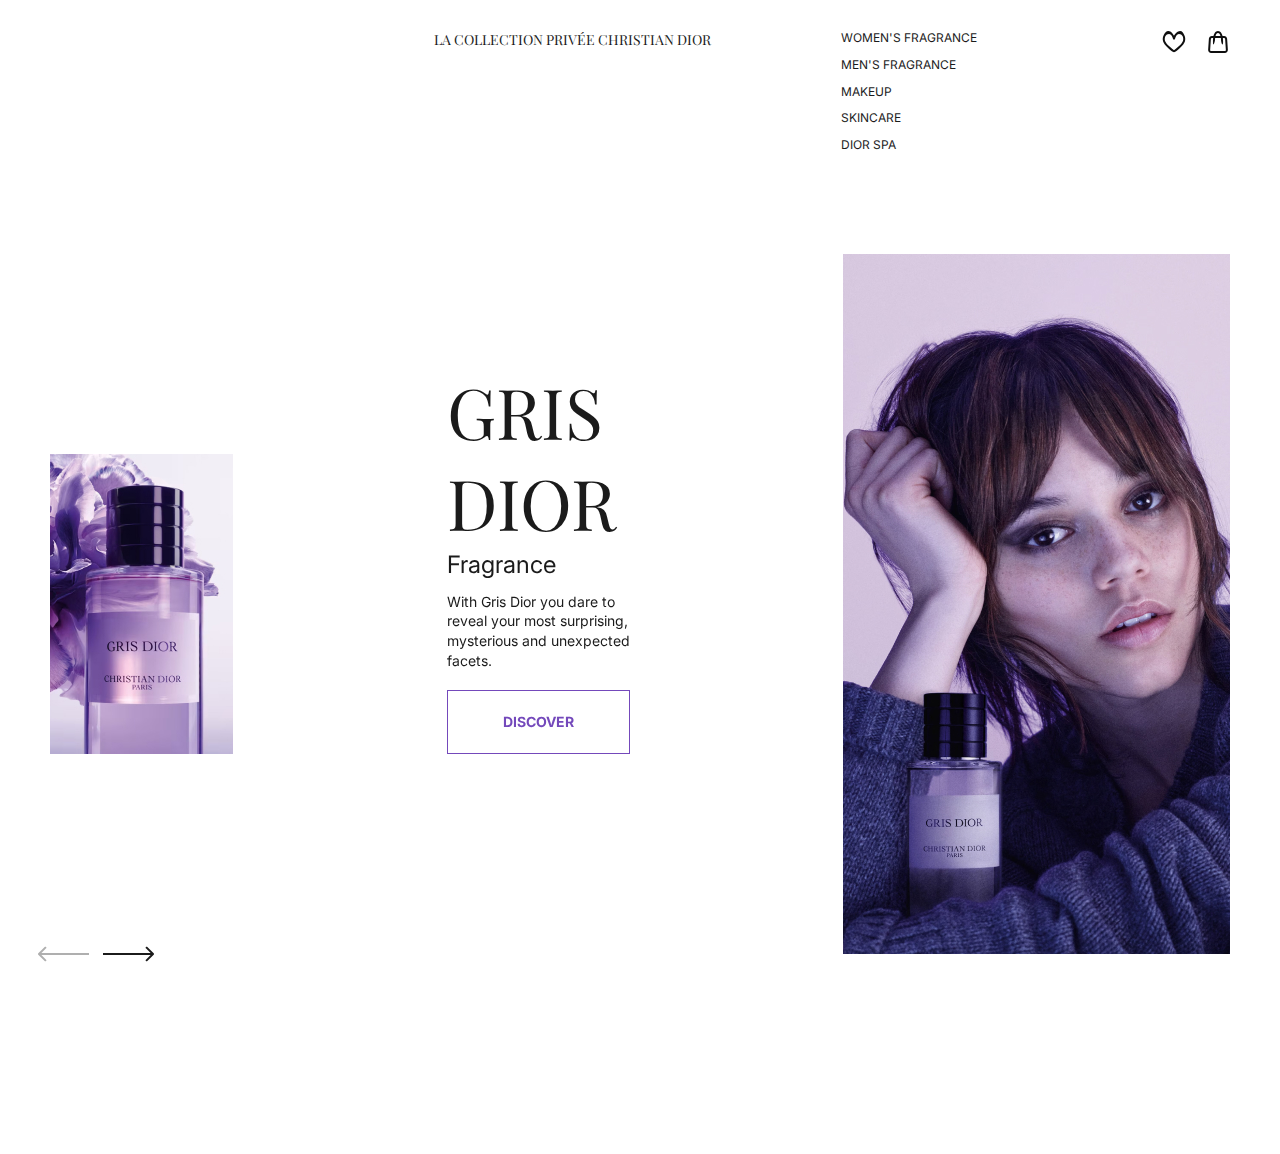
==== index.html @ 08fe726f "add header and slider" ====
<!DOCTYPE html>
<html lang="en">

<head>
  <meta charset="UTF-8" />
  <meta name="viewport" content="width=device-width, initial-scale=1.0" />
  <meta http-equiv="X-UA-Compatible" content="ie=edge" />
  <title>Document</title>
  <link rel="preconnect" href="https://fonts.googleapis.com" />
  <link rel="preconnect" href="https://fonts.gstatic.com" crossorigin />
  <link
    href="https://fonts.googleapis.com/css2?family=Inter:wght@400..700&family=Playfair+Display:ital@0;1&display=swap"
    rel="stylesheet" />
  <link rel="stylesheet" href="css/reset.css" />
  <link rel="stylesheet" href="https://cdn.jsdelivr.net/npm/swiper@11/swiper-bundle.min.css" />
  <link rel="stylesheet" href="css/style.css" />
</head>

<body>
  <header class="header">
    <div class="container">
      <div class="header__inner">
        <a href="#" class="logo">
          <img src="images/logo.svg" alt="" />
        </a>
        <h3 class="header__title">LA COLLECTION PRIVÉE CHRISTIAN DIOR</h3>
        <nav class="menu">
          <ul class="menu__list">
            <li class="menu__item">
              <a href="#" class="menu__link">WOMEN'S FRAGRANCE</a>
            </li>
            <li class="menu__item">
              <a href="#" class="menu__link">MEN'S FRAGRANCE</a>
            </li>
            <li class="menu__item">
              <a href="#" class="menu__link">MAKEUP</a>
            </li>
            <li class="menu__item">
              <a href="#" class="menu__link">SKINCARE</a>
            </li>
            <li class="menu__item">
              <a href="#" class="menu__link">DIOR SPA</a>
            </li>
          </ul>
        </nav>
        <ul class="user-nav">
          <li class="user-nav__item">
            <a class="user-nav__link" href="#">
              <img src="images/favorites.svg" alt="" />
            </a>
          </li>
          <li class="user-nav__item">
            <a class="user-nav__link" href="#">
              <img src="images/cart.svg" alt="" />
            </a>
          </li>
        </ul>
      </div>
    </div>
  </header>
  <section class="top">
    <div class="swiper">
      <div class="swiper-wrapper">

        <!-- Slides -->
        <div class="swiper-slide">
          <div class="top-slide">
            <div class="container">
              <div class="top-slide__inner">
                <img src="images/slider-top/slider-1.jpg" alt="" />
                <div class="top-slide__content">
                  <h1 class="top-slide__title">GRIS DIOR</h1>
                  <p class="top-slider__subtitle">Fragrance</p>
                  <p class="top-slider__text">
                    With Gris Dior you dare to reveal your most surprising,
                    mysterious and unexpected facets.
                  </p>
                  <a href="#" class="top-slide__btn">DISCOVER</a>
                </div>
                <img src="images/slider-top/slider-2.jpg" alt="" />
              </div>
            </div>
          </div>
        </div>
        <div class="swiper-slide">
          <div class="top-slide" style="background-image: url(images/slider-top/slide-bg-1.jpg)">
            <div class="container">
              <div class="top-slide__inner">
                <a href="#" class="top-slide__btn">YOUR NEW EXPERIENCE</a>
              </div>
            </div>
          </div>
        </div>
        <div class="swiper-slide">
          <div class="top-slide" style="background-image: url(images/slider-top/slide-bg-2.jpg)">
            <div class="container">
              <div class="container">
                <div class="top-slide__inner">
                  <a href="#" class="top-slide__btn">YOUR NEW EXPERIENCE</a>
                </div>
              </div>
            </div>
          </div>
        </div>

      </div>

      <div class="container container-arrow">
        <div class="swiper-button-prev">
          <img src="images/arrow-left.svg" alt="" />
        </div>
        <div class="swiper-button-next">
          <img src="images/arrow-right.svg" alt="" />
        </div>
      </div>

    </div>
  </section>

  <script src="https://cdn.jsdelivr.net/npm/swiper@11/swiper-bundle.min.js"></script>
  <script src="js/main.js"></script>
</body>

</html>
---- css/style.css ----
html {
  box-sizing: border-box;
}

*,
*::after,
*::before {
  box-sizing: inherit;
  text-decoration: none;
}

a {
  color: inherit;
}

ul {
  list-style: none;
}

.container {
  max-width: 1200px;
  padding: 0 10px;
  margin: 0 auto;
}

body {
  font-family: "Inter", sans-serif;
  font-weight: 400;
  font-size: 14px;
  line-height: 1.4;
  color: #1b1b1b;
}

.header {
  margin-bottom: 90px;
}

.header__inner {
  display: flex;
  justify-content: space-between;
  padding-top: 30px;
}

.header__title {
  font-family: "Playfair Display", serif;
  font-weight: 400;
  text-transform: uppercase;
  margin-left: auto;
}

.menu {
  margin-left: 130px;
  margin-right: 185px;
}

.menu__item {
  font-size: 12px;
  margin-bottom: 10px;
  text-transform: uppercase;
}

.user-nav {
  display: flex;
  gap: 0 20px;
}

.top {
  margin-bottom: 150px;
}

.top-slide {
  background-repeat: no-repeat;
  background-size: cover;
  background-position: top center;
}

.top-slide__inner {
  min-height: 700px;
  display: flex;
  justify-content: space-between;
  align-items: center;
  padding: 0 10px;
}

.top-slide__content {
  flex-basis: 183px;
  margin-top: -88px;
}

.top-slide__title {
  font-family: "Playfair Display", serif;
  font-weight: 400;
  text-transform: uppercase;
  font-size: 70px;
  line-height: 1.3;
}

.top-slider__subtitle {
  font-size: 24px;
  margin-bottom: 10px;
}

.top-slider__text {
  margin-bottom: 20px;
}

.top-slide__btn {
  color: #7449bb;
  text-transform: uppercase;
  font-weight: 700;
  padding: 21px 55px;
  border: 1px solid #7449bb;
  display: inline-block;
  margin-left: auto;
  transition: all 0.3s ease;
}

.top-slide__btn:hover {
  color: #fff;
  background-color: #7449bb;
}

.swiper-button-prev:after,
.swiper-button-next:after {
  content: none;
}

.container-arrow {
  position: relative;
  padding: 0;
  max-width: 1200px;
}

.top .swiper {
  padding-bottom: 50px;
}

.swiper-button-next {
  left: 75px;
  right: auto;
}
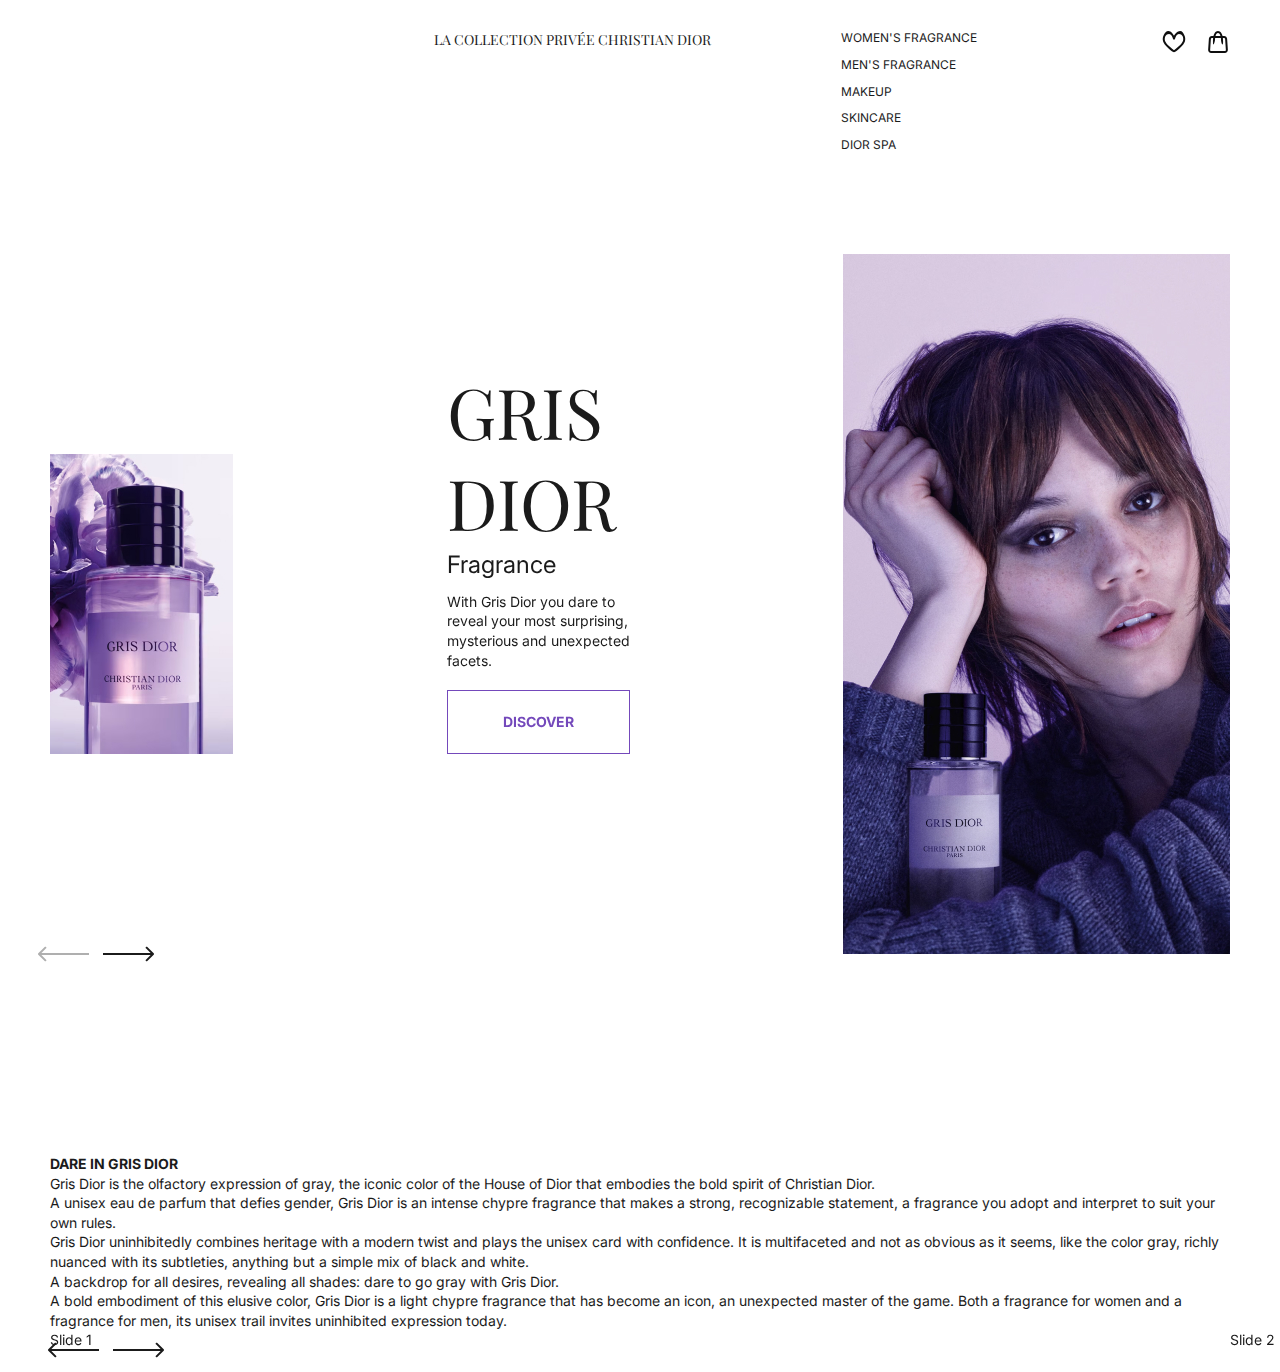
==== commit d80bdde9: "add test file" ====
--- a/index.html
+++ b/index.html
@@ -113,7 +113,65 @@
           <img src="images/arrow-right.svg" alt="" />
         </div>
       </div>
+    </div>
+  </section>
+  <section class="about">
+    <div class="container">
+      <div class="about__inner">
+        <h2 class="about__title">DARE IN GRIS DIOR</h2>
+        <div class="about__textbox">
+          <div class="about__text">
+            <p>
+              Gris Dior is the olfactory expression of gray, the iconic color of the House of Dior that embodies the
+              bold spirit of Christian Dior.
+            </p>
+            <p>
+              A unisex eau de parfum that defies gender, Gris Dior is an intense chypre fragrance that makes a strong,
+              recognizable statement, a fragrance you adopt and interpret to suit your own rules.
+            </p>
+            <p>
+              Gris Dior uninhibitedly combines heritage with a modern twist and plays the unisex card with confidence.
+              It is multifaceted and not as obvious as it seems, like the color gray, richly nuanced with its
+              subtleties, anything but a simple mix of black and white.
+            </p>
+          </div>
+          <div class="about__text about__text--bold">
+            <p>
+              A backdrop for all desires, revealing all shades: dare to go gray with Gris Dior.
+            </p>
+            <p>
+              A bold embodiment of this elusive color, Gris Dior is a light chypre fragrance that has become an icon, an
+              unexpected master of the game. Both a fragrance for women and a fragrance for men, its unisex trail
+              invites uninhibited expression today.
+            </p>
+          </div>
+        </div>
 
+        <div class="about__slider">
+          <div class="swiper-wrapper">
+            <div class="swiper-slide">Slide 1</div>
+            <div class="swiper-slide">Slide 2</div>
+            <div class="swiper-slide">Slide 3</div>
+            <div class="swiper-slide">Slide 4</div>
+            <div class="swiper-slide">Slide 5</div>
+            <div class="swiper-slide">Slide 6</div>
+            <div class="swiper-slide">Slide 7</div>
+            <div class="swiper-slide">Slide 8</div>
+            <div class="swiper-slide">Slide 9</div>
+          </div>
+
+          <div class="container-arrow">
+            <div class="swiper-button-prev">
+              <img src="images/arrow-left.svg" alt="" />
+            </div>
+            <div class="swiper-button-next">
+              <img src="images/arrow-right.svg" alt="" />
+            </div>
+          </div>
+
+        </div>
+
+      </div>
     </div>
   </section>
 
